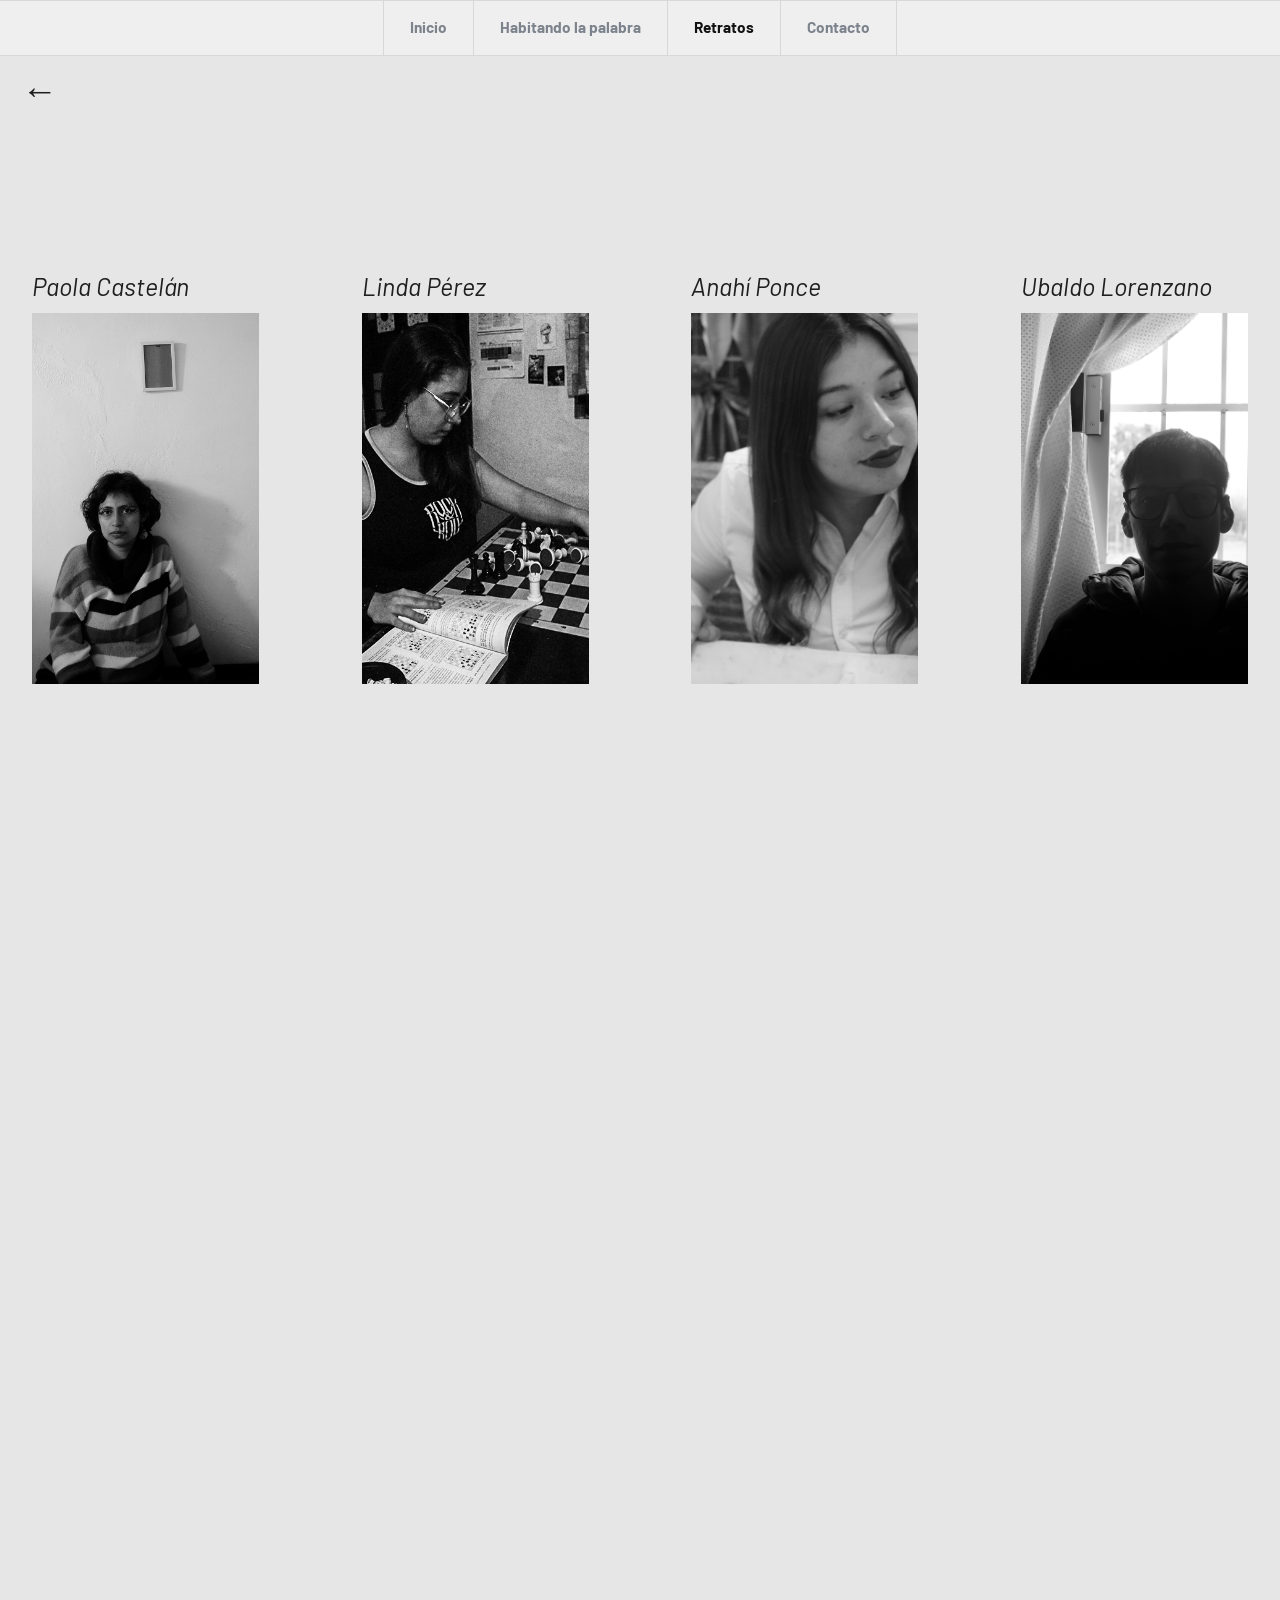
==== retrato.com/index.html @ a41f576e "Cambios para Git pages" ====
<!doctype html>
<html lang="es">
<head>
  <meta charset="UTF-8">
  <meta name="viewport" content="width=device-width, initial-scale=1.0">
  <title>habitarelespacio/retrato.com</title>
  <link rel="preconnect" href="https://fonts.googleapis.com">
  <link rel="preconnect" href="https://fonts.gstatic.com" crossorigin>
  <link href="https://fonts.googleapis.com/css2?family=Barlow:ital,wght@0,100;1,300;1,500;1,700&display=swap" rel="stylesheet">
  <link rel="icon" type="image/png" href="../assets/favicon.png">
  <link rel="stylesheet" href="../menu.css">
  <link rel="stylesheet" href="./styles.css">
</head>
<body>
  <nav class="menu-principal" aria-label="menu principal">
    <ul class="menu-lista">
      <li class="menu-item"><a class="menu-link" href="../index.html">Inicio</a></li>
      <li class="menu-item"><a class="menu-link" href="../habitandolapalabra/index.html">Habitando la palabra</a></li>
      <li class="menu-item"><a class="menu-link activo" href="./index.html">Retratos</a></li>
      <li class="menu-item"><a class="menu-link" href="../index.html#contacto">Contacto</a></li>
    </ul>
  </nav>

  <main class="pagina">
    <a class="volver" href="../index.html" aria-label="volver a la pagina anterior">
      <span class="volver-flecha" aria-hidden="true">&larr;</span>
    </a>

    <section class="escena activa" id="escena-1" aria-label="retratos bloque uno">
      <section class="galeria" aria-label="retratos bloque uno">
        <figure class="retrato">
          <p class="retrato-lugar">Paola Castel&aacute;n</p>
          <a class="retrato-link" href="./personas/Paola.html">
            <div class="retrato-marco">
              <img src="./media/personas/paola/retrato.jpg" alt="Retrato de Paola Castel&aacute;n">
            </div>
          </a>
        </figure>

        <figure class="retrato">
          <p class="retrato-lugar">Linda P&eacute;rez</p>
          <a class="retrato-link" href="./personas/Linda.html">
            <div class="retrato-marco">
              <img src="./media/personas/linda/retrato.jpg" alt="Retrato de Linda P&eacute;rez">
            </div>
          </a>
        </figure>

        <figure class="retrato">
          <p class="retrato-lugar">Anah&iacute; Ponce</p>
          <a class="retrato-link" href="./personas/Anahi.html">
            <div class="retrato-marco">
              <img src="./media/personas/anahi/retrato.jpg" alt="Retrato de Anah&iacute; Ponce">
            </div>
          </a>
        </figure>

        <figure class="retrato">
          <p class="retrato-lugar">Ubaldo Lorenzano </p>
          <a class="retrato-link" href="./personas/Ubaldo.html">
            <div class="retrato-marco">
              <img src="./media/personas/ubaldo/retrato.jpg" alt="Retrato de Ubaldo Lorenzano">
            </div>
          </a>
        </figure>
      </section>
    </section>

    <section class="escena" id="escena-2" aria-label="retratos bloque dos">
      <section class="galeria" aria-label="retratos bloque dos">
        <figure class="retrato">
          <p class="retrato-lugar">Samuel Castro</p>
          <a class="retrato-link" href="./personas/Samuel.html">
            <div class="retrato-marco">
              <img src="./media/personas/samuel/retrato.jpg" alt="Retrato de Samuel Castro">
            </div>
          </a>
        </figure>

        <figure class="retrato">
          <p class="retrato-lugar">Regina O.</p>
          <a class="retrato-link" href="./personas/regina-o.html">
            <div class="retrato-marco">
              <img src="./media/personas/regina-o/retrato.jpg" alt="Retrato de Regina O.">
            </div>
          </a>
        </figure>

        <figure class="retrato">
          <p class="retrato-lugar">Hanna S.</p>
          <a class="retrato-link" href="./personas/hanna-s.html">
            <div class="retrato-marco">
              <img src="./media/personas/hanna-s/retrato.jpg" alt="Retrato de Hanna S.">
            </div>
          </a>
        </figure>

        <figure class="retrato">
          <p class="retrato-lugar">Colectivo.</p>
          <a class="retrato-link" href="./personas/colectivo.html">
            <div class="retrato-marco">
              <img src="./media/personas/colectivo/retrato.jpg" alt="Retrato del colectivo.">
            </div>
          </a>
        </figure>
      </section>
    </section>

    <div class="espacio-scroll" aria-hidden="true"></div>
  </main>
  <script src="../menu.js"></script>
  <script src="./index.js"></script>
</body>
</html>
---- menu.css ----
:root {
  --menu-fondo: #efefef;
  --menu-borde: #d8d8d8;
  --menu-texto: #7c838c;
  --menu-texto-activo: #111111;
  --menu-altura: 54px;
}

.menu-principal {
  position: relative;
  background: var(--menu-fondo);
  border-top: 1px solid var(--menu-borde);
  border-bottom: 1px solid var(--menu-borde);
}

.menu-lista {
  width: min(100%, 1000px);
  margin: 0 auto;
  padding: 0;
  list-style: none;
  display: flex;
  justify-content: center;
  align-items: stretch;
}

.menu-item {
  flex: 0 0 auto;
  border-left: 1px solid var(--menu-borde);
}

.menu-item:last-child {
  border-right: 1px solid var(--menu-borde);
}

.menu-link {
  display: inline-flex;
  align-items: center;
  justify-content: center;
  min-height: var(--menu-altura);
  padding: 0 clamp(14px, 2.1vw, 26px);
  text-decoration: none;
  color: var(--menu-texto);
  font-family: "Barlow", Arial, sans-serif;
  font-size: clamp(14px, 1.2vw, 18px);
  font-weight: 700;
  line-height: 1;
  white-space: nowrap;
  transition: color 0.2s ease;
}

.menu-link:hover,
.menu-link.activo {
  color: var(--menu-texto-activo);
}

@media (max-width: 980px) {
  :root {
    --menu-altura: 46px;
  }

  .menu-lista {
    width: 100%;
    justify-content: flex-start;
    overflow-x: auto;
    -webkit-overflow-scrolling: touch;
  }

  .menu-link {
    font-size: clamp(12px, 3.4vw, 15px);
    padding: 0 14px;
  }
}
---- retrato.com/styles.css ----
* {
  box-sizing: border-box;
}

body {
  margin: 0;
  min-height: 100vh;
  background: #e6e6e6;
  color: #1f1f1f;
  font-family: "Barlow", Arial, sans-serif;
  font-weight: 300;
  overflow-x: hidden;
}

.pagina {
  margin: 0 auto;
}

.volver {
  position: fixed;
  top: calc(var(--menu-altura) + 14px);
  left: 18px;
  display: inline-flex;
  align-items: center;
  justify-content: center;
  width: 42px;
  height: 42px;
  color: #1f1f1f;
  text-decoration: none;
  line-height: 1;
  z-index: 20;
  user-select: none;
}

.volver-flecha {
  font-size: 36px;
  font-style: italic;
  line-height: 1;
}

.escena {
  position: fixed;
  inset: calc(var(--menu-altura) + 2px) 0 0;
  display: flex;
  align-items: center;
  justify-content: center;
  padding: 0 clamp(14px, 3vw, 32px);
  opacity: 0;
  visibility: hidden;
  pointer-events: none;
  transition: opacity 0.2s ease, visibility 0.2s ease;
}

.escena.activa {
  opacity: 1;
  visibility: visible;
  pointer-events: auto;
}

.espacio-scroll {
  height: 200vh;
}

.galeria {
  --tarjeta-max: 284px;
  --tarjeta-min: 210px;
  --espacio: clamp(24px, 8vw, 110px);
  display: grid;
  grid-template-columns: repeat(4, minmax(var(--tarjeta-min), var(--tarjeta-max)));
  gap: var(--espacio);
  width: min(100%, calc((4 * var(--tarjeta-max)) + (3 * var(--espacio))));
  margin: 0 auto;
  justify-content: center;
  align-items: start;
}

.retrato {
  margin: 0;
  width: 100%;
  max-width: 284px;
  justify-self: center;
}

.retrato-lugar {
  margin: 0 0 12px;
  font-size: clamp(22px, 2.2vw, 25px);
  font-style: italic;
  font-weight: 400;
  line-height: 1.15;
  overflow-wrap: anywhere;
}

.retrato-link {
  display: block;
  color: inherit;
  text-decoration: none;
}

.retrato-marco {
  position: relative;
  width: 100%;
  aspect-ratio: 284 / 463;
  overflow: hidden;
  background: #000000;
}

.retrato-marco img {
  width: 100%;
  height: 100%;
  display: block;
  object-fit: cover;
  filter: grayscale(1);
}

@media (max-width: 1170px) {
  .galeria {
    grid-template-columns: repeat(3, minmax(190px, var(--tarjeta-max)));
    width: min(100%, calc((3 * var(--tarjeta-max)) + (2 * var(--espacio))));
  }
}

@media (max-width: 760px) {
  .galeria {
    grid-template-columns: repeat(2, minmax(180px, var(--tarjeta-max)));
    width: min(100%, calc((2 * var(--tarjeta-max)) + var(--espacio)));
  }
}

@media (max-width: 560px) {
  .galeria {
    grid-template-columns: minmax(0, var(--tarjeta-max));
    width: 100%;
  }

  .retrato-lugar {
    font-size: clamp(24px, 7vw, 28px);
  }

  .volver {
    top: calc(var(--menu-altura) + 10px);
    left: 12px;
  }
}
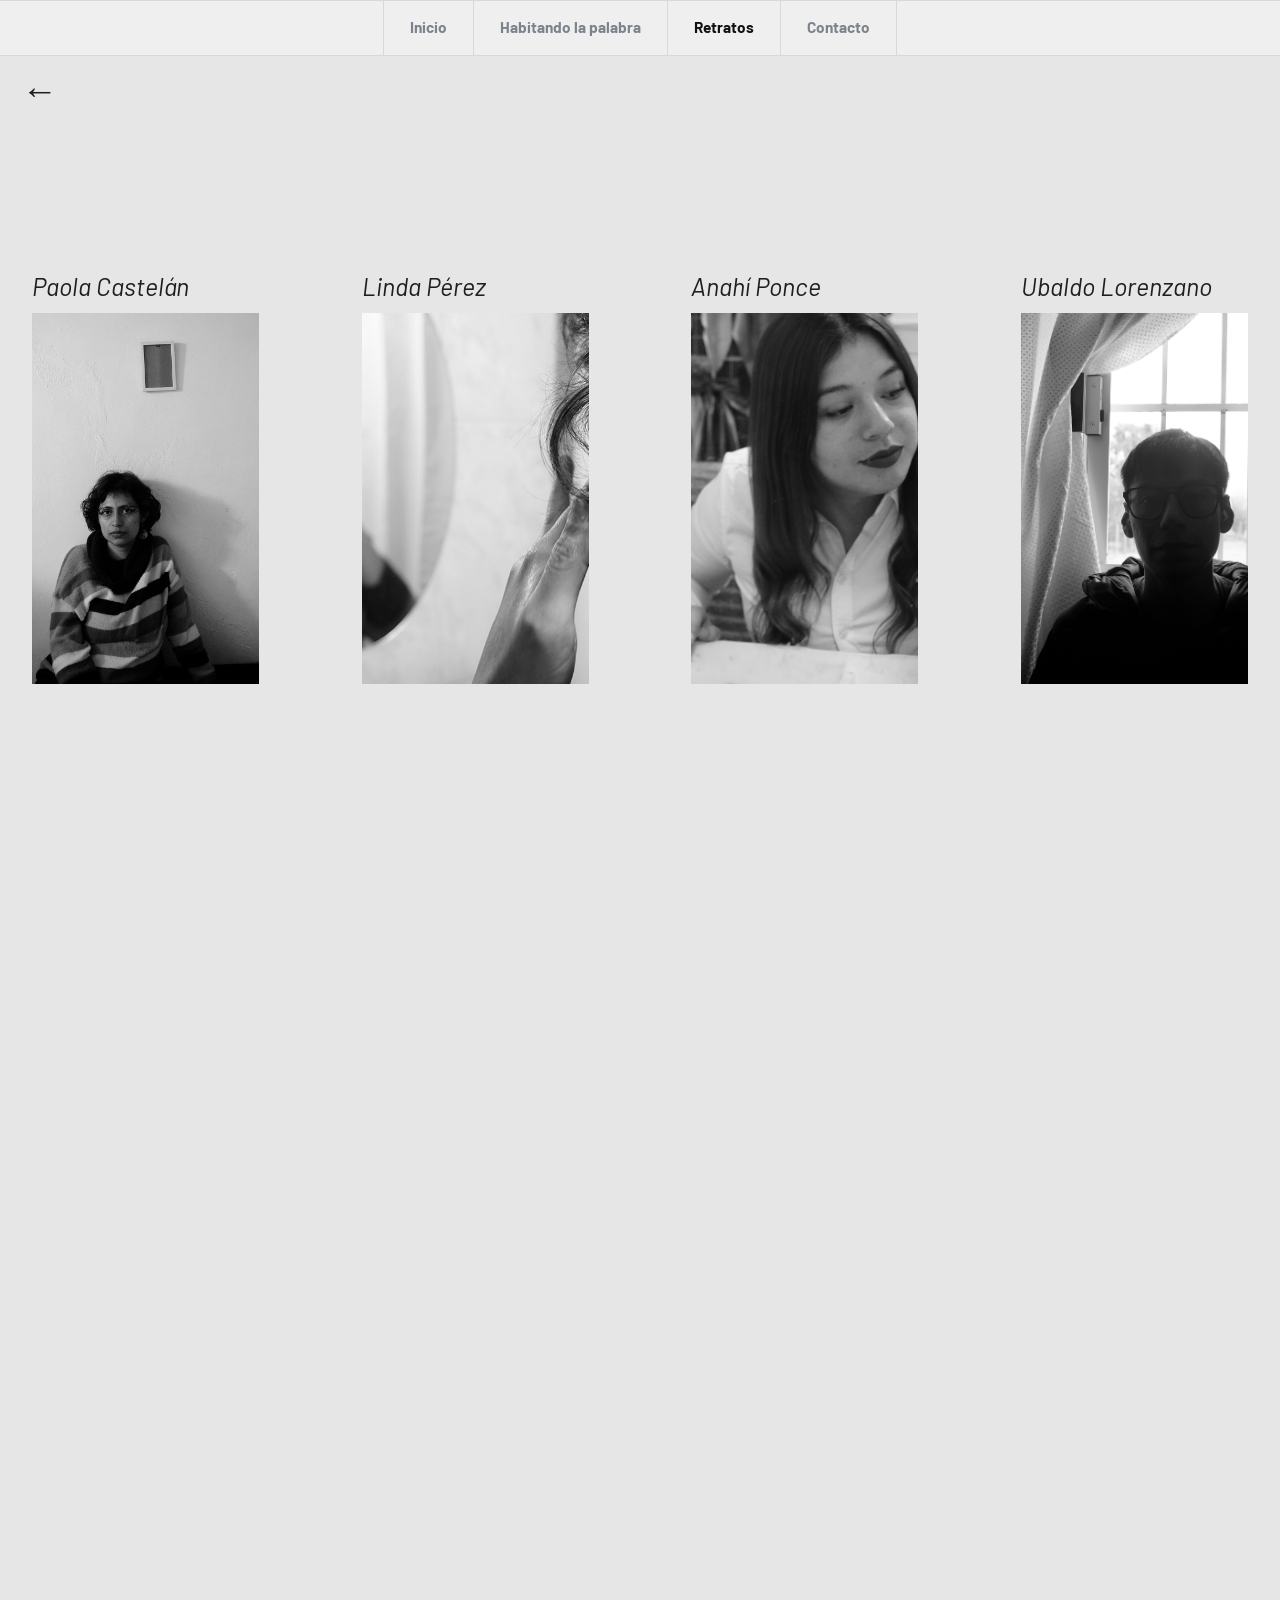
==== commit d47afc9d: "Actualización Emilio" ====
--- a/retrato.com/index.html
+++ b/retrato.com/index.html
@@ -7,7 +7,9 @@
   <link rel="preconnect" href="https://fonts.googleapis.com">
   <link rel="preconnect" href="https://fonts.gstatic.com" crossorigin>
   <link href="https://fonts.googleapis.com/css2?family=Barlow:ital,wght@0,100;1,300;1,500;1,700&display=swap" rel="stylesheet">
-  <link rel="icon" type="image/png" href="../assets/favicon.png">
+  <link rel="icon" type="image/png" sizes="1024x1024" href="../assets/favicon.png?v=2">
+  <link rel="shortcut icon" href="../assets/favicon.png?v=2">
+  <link rel="apple-touch-icon" href="../assets/favicon.png?v=2">
   <link rel="stylesheet" href="../menu.css">
   <link rel="stylesheet" href="./styles.css">
 </head>
@@ -29,7 +31,7 @@
     <section class="escena activa" id="escena-1" aria-label="retratos bloque uno">
       <section class="galeria" aria-label="retratos bloque uno">
         <figure class="retrato">
-          <p class="retrato-lugar">Paola Castel&aacute;n</p>
+          <p class="retrato-lugar">Paola Castelán</p>
           <a class="retrato-link" href="./personas/Paola.html">
             <div class="retrato-marco">
               <img src="./media/personas/paola/retrato.jpg" alt="Retrato de Paola Castel&aacute;n">
@@ -38,16 +40,16 @@
         </figure>
 
         <figure class="retrato">
-          <p class="retrato-lugar">Linda P&eacute;rez</p>
+          <p class="retrato-lugar">Linda Pérez</p>
           <a class="retrato-link" href="./personas/Linda.html">
             <div class="retrato-marco">
-              <img src="./media/personas/linda/retrato.jpg" alt="Retrato de Linda P&eacute;rez">
+              <img src="./media/personas/linda/galeria_1.jpg" alt="Retrato de Linda Pérez">
             </div>
           </a>
         </figure>
 
         <figure class="retrato">
-          <p class="retrato-lugar">Anah&iacute; Ponce</p>
+          <p class="retrato-lugar">Anahí Ponce</p>
           <a class="retrato-link" href="./personas/Anahi.html">
             <div class="retrato-marco">
               <img src="./media/personas/anahi/retrato.jpg" alt="Retrato de Anah&iacute; Ponce">
@@ -72,25 +74,25 @@
           <p class="retrato-lugar">Samuel Castro</p>
           <a class="retrato-link" href="./personas/Samuel.html">
             <div class="retrato-marco">
-              <img src="./media/personas/samuel/retrato.jpg" alt="Retrato de Samuel Castro">
+              <img src="./media/personas/samuel/retrato1.jpg" alt="Retrato de Samuel Castro">
             </div>
           </a>
         </figure>
 
         <figure class="retrato">
-          <p class="retrato-lugar">Regina O.</p>
-          <a class="retrato-link" href="./personas/regina-o.html">
+          <p class="retrato-lugar">Emilio Bodet</p>
+          <a class="retrato-link" href="./personas/Emilio.html">
             <div class="retrato-marco">
-              <img src="./media/personas/regina-o/retrato.jpg" alt="Retrato de Regina O.">
+              <img src="./media/personas/emilio/retratoemilio.jpg" alt="Retrato de Emilio Bodet">
             </div>
           </a>
         </figure>
 
         <figure class="retrato">
-          <p class="retrato-lugar">Hanna S.</p>
-          <a class="retrato-link" href="./personas/hanna-s.html">
+          <p class="retrato-lugar">Blanca Nava</p>
+          <a class="retrato-link" href="./personas/Blanca.html">
             <div class="retrato-marco">
-              <img src="./media/personas/hanna-s/retrato.jpg" alt="Retrato de Hanna S.">
+              <img src="./media/personas/hanna-s/retrato.jpg" alt="Retrato de Blanca Nava">
             </div>
           </a>
         </figure>
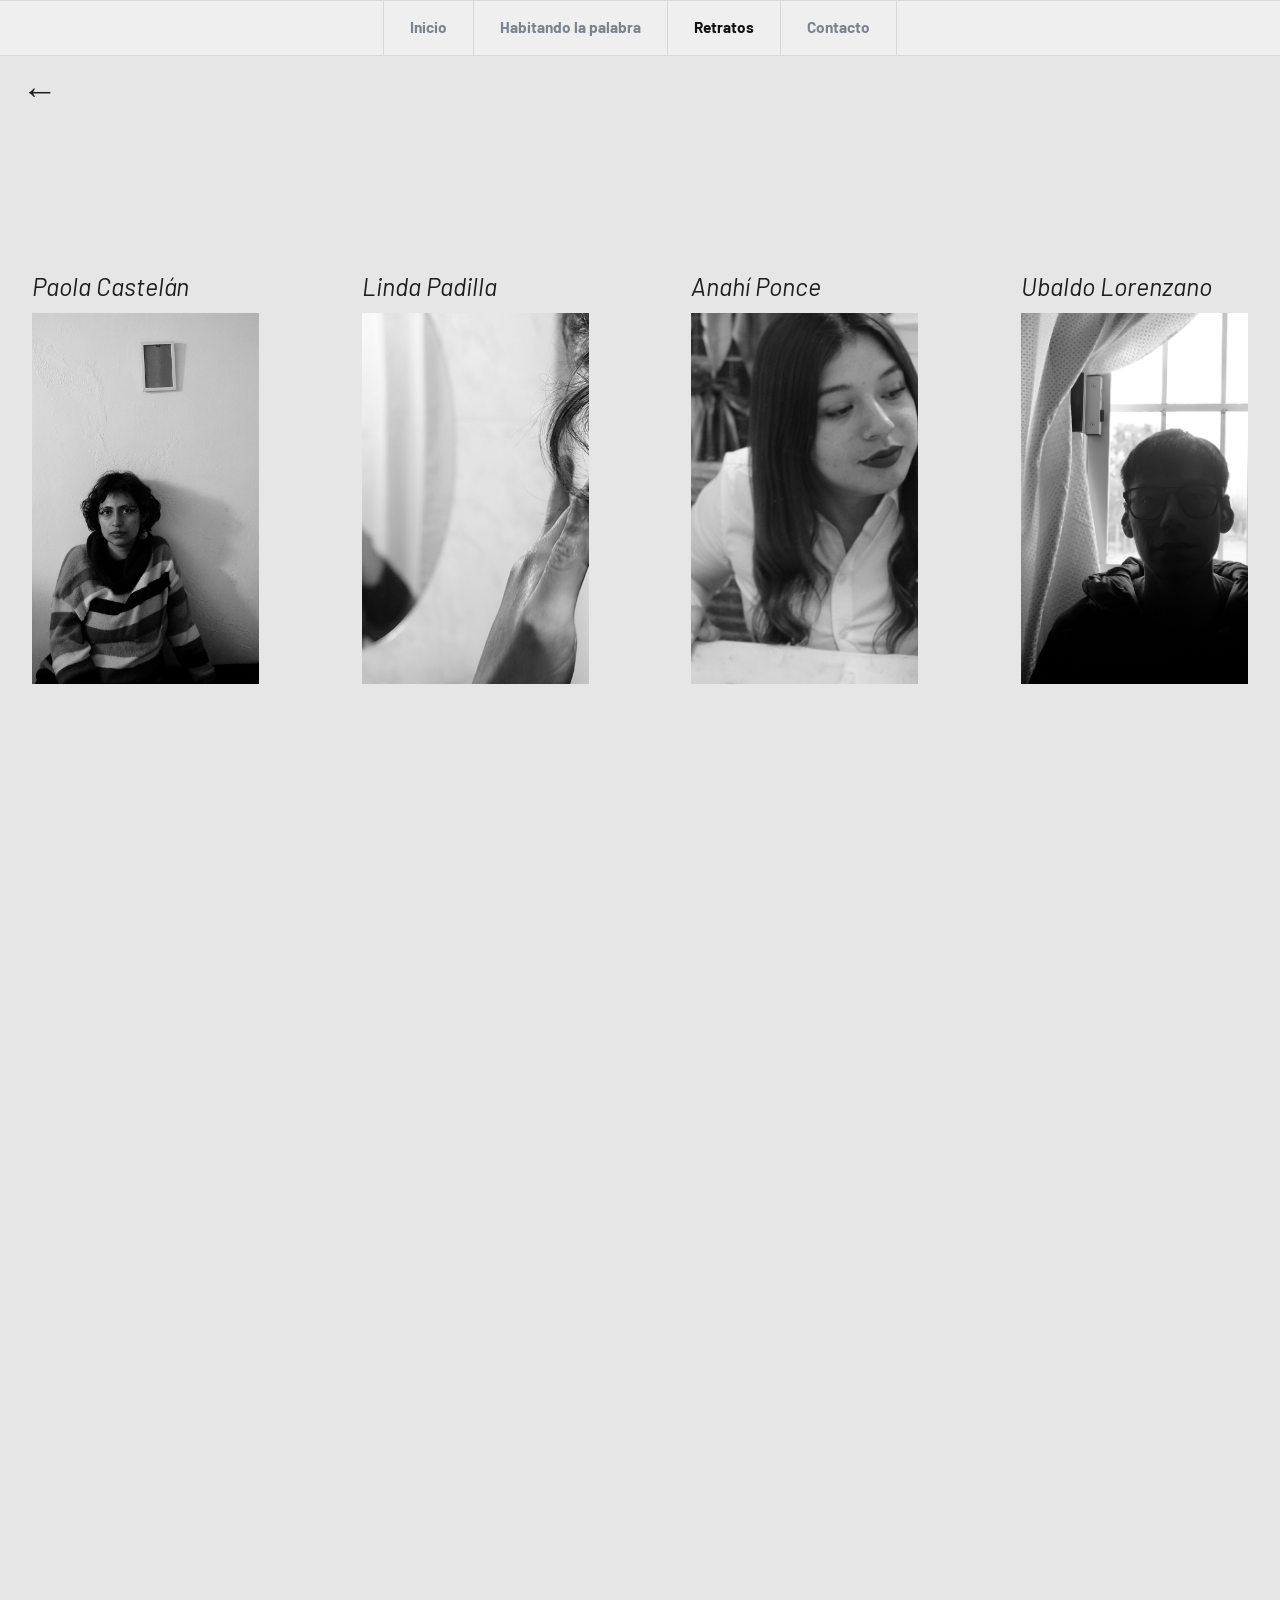
==== commit ef77c0d9: "final" ====
--- a/retrato.com/index.html
+++ b/retrato.com/index.html
@@ -40,7 +40,7 @@
         </figure>
 
         <figure class="retrato">
-          <p class="retrato-lugar">Linda Pérez</p>
+          <p class="retrato-lugar">Linda Padilla</p>
           <a class="retrato-link" href="./personas/Linda.html">
             <div class="retrato-marco">
               <img src="./media/personas/linda/galeria_1.jpg" alt="Retrato de Linda Pérez">
@@ -92,16 +92,16 @@
           <p class="retrato-lugar">Blanca Nava</p>
           <a class="retrato-link" href="./personas/Blanca.html">
             <div class="retrato-marco">
-              <img src="./media/personas/hanna-s/retrato.jpg" alt="Retrato de Blanca Nava">
+              <img src="./media/personas/blanca/retratoblanca.jpg" alt="Retrato de Blanca Nava">
             </div>
           </a>
         </figure>
 
         <figure class="retrato">
-          <p class="retrato-lugar">Colectivo.</p>
-          <a class="retrato-link" href="./personas/colectivo.html">
+          <p class="retrato-lugar">Oscar Saucedo</p>
+          <a class="retrato-link" href="./personas/Oscar.html">
             <div class="retrato-marco">
-              <img src="./media/personas/colectivo/retrato.jpg" alt="Retrato del colectivo.">
+              <img src="./media/personas/oscar/retratooscar.jpg" alt="Retrato de Oscar">
             </div>
           </a>
         </figure>
